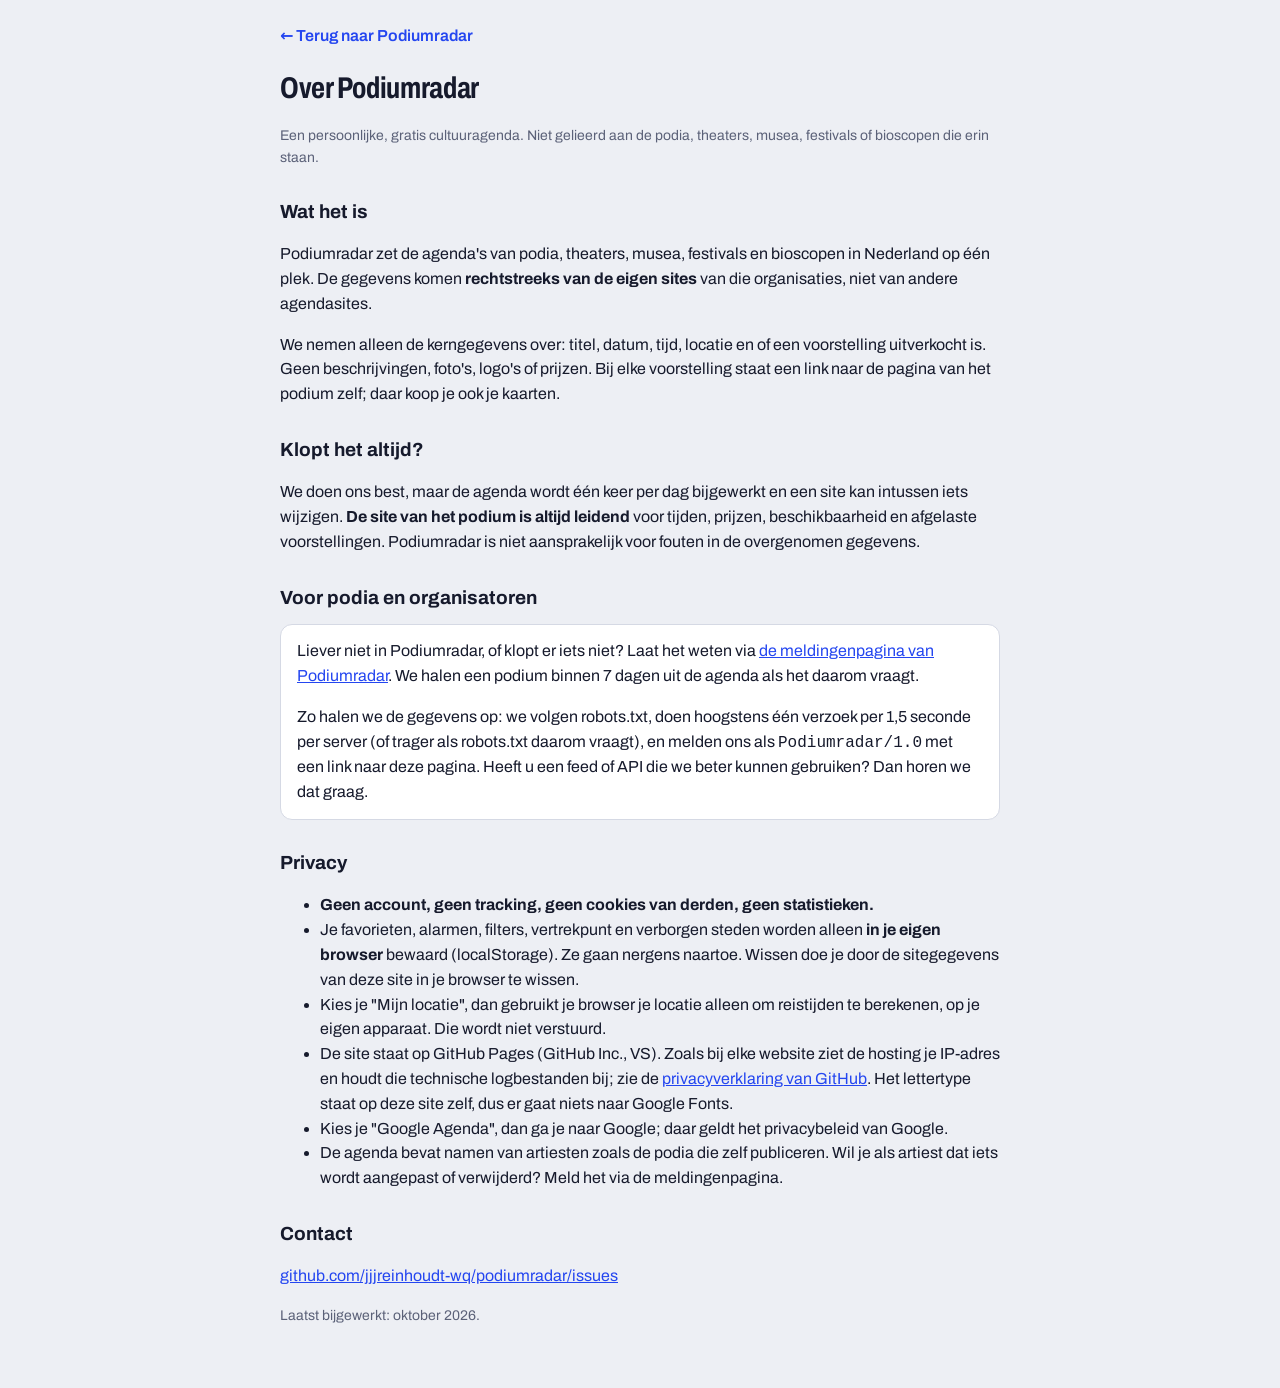
==== podiumradar/site/over.html @ 553b27c6 "Over-pagina (privacy, disclaimer, opt-out voor podia), contact in User-Agent; Paard via voorstelling" ====
<!DOCTYPE html>
<html lang="nl">
<head>
<meta charset="utf-8">
<meta name="viewport" content="width=device-width, initial-scale=1, viewport-fit=cover">
<meta http-equiv="Content-Security-Policy" content="default-src 'self'; style-src 'self' 'unsafe-inline'; font-src 'self'; img-src 'self' data:; object-src 'none'; base-uri 'self'; form-action 'none'">
<title>Over Podiumradar</title>
<link rel="icon" href="icon.svg" type="image/svg+xml">
<link rel="stylesheet" href="fonts.css">
<style>
:root{--paper:#EDEFF4;--card:#FFFFFF;--ink:#161A2C;--muted:#5B6178;--line:#D5D9E4;--acc:#2446F0;color-scheme:light;
  padding-top:env(safe-area-inset-top,0px);padding-bottom:env(safe-area-inset-bottom,0px)}
@media (prefers-color-scheme:dark){:root:not([data-theme="light"]){--paper:#10131F;--card:#1A1E2E;--ink:#EEF0F7;--muted:#9AA0B8;--line:#2C3147;--acc:#6F86FF;color-scheme:dark}}
:root[data-theme="dark"]{--paper:#10131F;--card:#1A1E2E;--ink:#EEF0F7;--muted:#9AA0B8;--line:#2C3147;--acc:#6F86FF;color-scheme:dark}
body{margin:0;background:var(--paper);color:var(--ink);font-family:"Archivo",system-ui,-apple-system,"Segoe UI",Roboto,sans-serif;line-height:1.55;font-size:16px}
main{max-width:720px;margin:0 auto;padding:24px 16px 48px}
h1{font-size:30px;font-variation-settings:"wdth" 75;letter-spacing:-.01em;margin:8px 0 4px}
h2{font-size:19px;margin:28px 0 6px}
p,li{color:var(--ink)} .s{color:var(--muted);font-size:14px}
a{color:var(--acc)} .back{display:inline-block;margin-bottom:8px;text-decoration:none;font-weight:600}
.card{background:var(--card);border:1px solid var(--line);border-radius:12px;padding:14px 16px;margin:12px 0}
</style>
</head>
<body>
<main>
<a class="back" href="./">← Terug naar Podiumradar</a>
<h1>Over Podiumradar</h1>
<p class="s">Een persoonlijke, gratis cultuuragenda. Niet gelieerd aan de podia, theaters, musea, festivals of bioscopen die erin staan.</p>

<h2>Wat het is</h2>
<p>Podiumradar zet de agenda's van podia, theaters, musea, festivals en bioscopen in Nederland op één plek. De gegevens komen <strong>rechtstreeks van de eigen sites</strong> van die organisaties, niet van andere agendasites.</p>
<p>We nemen alleen de kerngegevens over: titel, datum, tijd, locatie en of een voorstelling uitverkocht is. Geen beschrijvingen, foto's, logo's of prijzen. Bij elke voorstelling staat een link naar de pagina van het podium zelf; daar koop je ook je kaarten.</p>

<h2>Klopt het altijd?</h2>
<p>We doen ons best, maar de agenda wordt één keer per dag bijgewerkt en een site kan intussen iets wijzigen. <strong>De site van het podium is altijd leidend</strong> voor tijden, prijzen, beschikbaarheid en afgelaste voorstellingen. Podiumradar is niet aansprakelijk voor fouten in de overgenomen gegevens.</p>

<h2>Voor podia en organisatoren</h2>
<div class="card">
<p style="margin-top:0">Liever niet in Podiumradar, of klopt er iets niet? Laat het weten via <a href="https://github.com/jjjreinhoudt-wq/podiumradar/issues" rel="noopener noreferrer">de meldingenpagina van Podiumradar</a>. We halen een podium binnen 7 dagen uit de agenda als het daarom vraagt.</p>
<p style="margin-bottom:0">Zo halen we de gegevens op: we volgen robots.txt, doen hoogstens één verzoek per 1,5 seconde per server (of trager als robots.txt daarom vraagt), en melden ons als <code>Podiumradar/1.0</code> met een link naar deze pagina. Heeft u een feed of API die we beter kunnen gebruiken? Dan horen we dat graag.</p>
</div>

<h2>Privacy</h2>
<ul>
<li><strong>Geen account, geen tracking, geen cookies van derden, geen statistieken.</strong></li>
<li>Je favorieten, alarmen, filters, vertrekpunt en verborgen steden worden alleen <strong>in je eigen browser</strong> bewaard (localStorage). Ze gaan nergens naartoe. Wissen doe je door de sitegegevens van deze site in je browser te wissen.</li>
<li>Kies je "Mijn locatie", dan gebruikt je browser je locatie alleen om reistijden te berekenen, op je eigen apparaat. Die wordt niet verstuurd.</li>
<li>De site staat op GitHub Pages (GitHub Inc., VS). Zoals bij elke website ziet de hosting je IP-adres en houdt die technische logbestanden bij; zie de <a href="https://docs.github.com/en/site-policy/privacy-policies/github-general-privacy-statement" rel="noopener noreferrer">privacyverklaring van GitHub</a>. Het lettertype staat op deze site zelf, dus er gaat niets naar Google Fonts.</li>
<li>Kies je "Google Agenda", dan ga je naar Google; daar geldt het privacybeleid van Google.</li>
<li>De agenda bevat namen van artiesten zoals de podia die zelf publiceren. Wil je als artiest dat iets wordt aangepast of verwijderd? Meld het via de meldingenpagina.</li>
</ul>

<h2>Contact</h2>
<p><a href="https://github.com/jjjreinhoudt-wq/podiumradar/issues" rel="noopener noreferrer">github.com/jjjreinhoudt-wq/podiumradar/issues</a></p>
<p class="s">Laatst bijgewerkt: oktober 2026.</p>
</main>
</body>
</html>
---- podiumradar/site/fonts.css ----
/* Archivo (SIL Open Font License), lokaal gehost: geen verzoek naar Google bij elk bezoek */
@font-face {
  font-family: 'Archivo';
  font-style: normal;
  font-weight: 400 800;
  font-stretch: 62% 125%;
  font-display: swap;
  src: url(fonts/archivo-latin-ext.woff2) format('woff2');
  unicode-range: U+0100-02BA, U+02BD-02C5, U+02C7-02CC, U+02CE-02D7, U+02DD-02FF, U+0304, U+0308, U+0329, U+1D00-1DBF, U+1E00-1E9F, U+1EF2-1EFF, U+2020, U+20A0-20AB, U+20AD-20C0, U+2113, U+2C60-2C7F, U+A720-A7FF;
}
@font-face {
  font-family: 'Archivo';
  font-style: normal;
  font-weight: 400 800;
  font-stretch: 62% 125%;
  font-display: swap;
  src: url(fonts/archivo-latin.woff2) format('woff2');
  unicode-range: U+0000-00FF, U+0131, U+0152-0153, U+02BB-02BC, U+02C6, U+02DA, U+02DC, U+0304, U+0308, U+0329, U+2000-206F, U+20AC, U+2122, U+2191, U+2193, U+2212, U+2215, U+FEFF, U+FFFD;
}
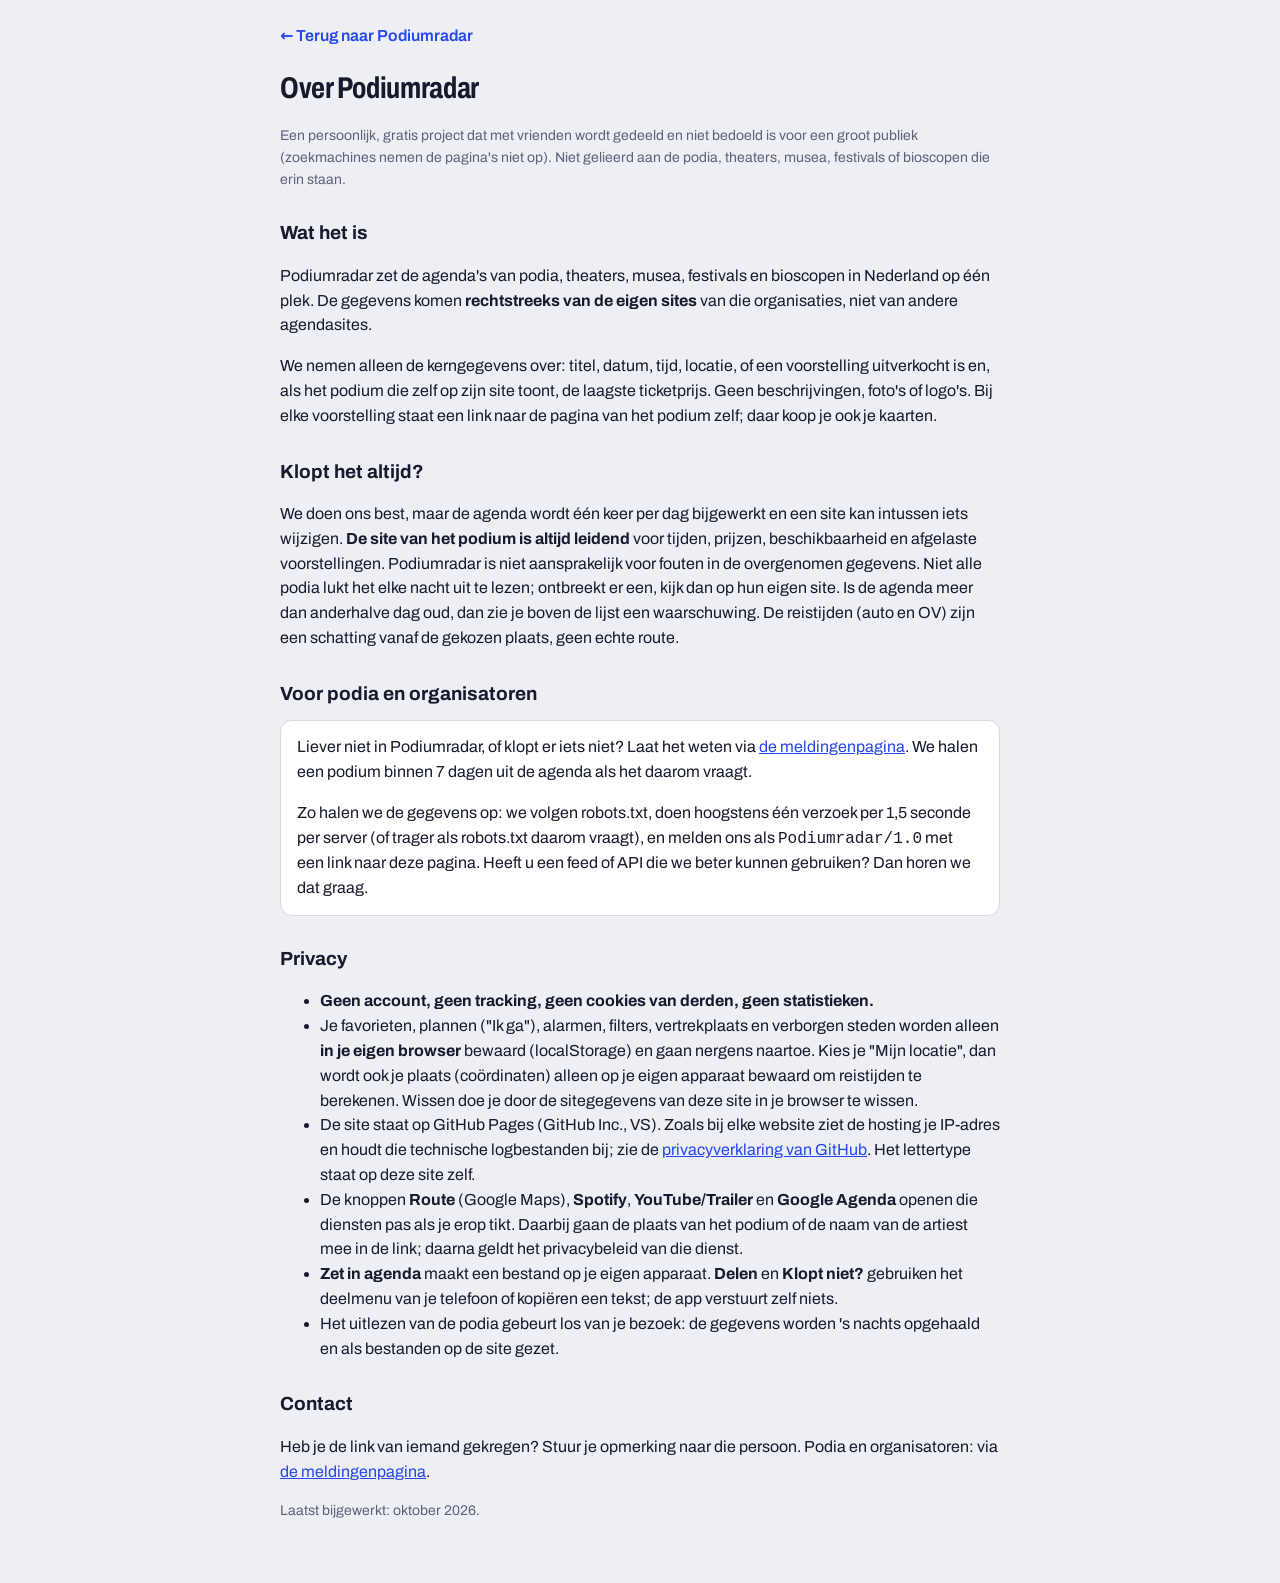
==== commit d543be26: "App en pipeline robuuster, privé en niet herleidbaar; Volglijst via GitHub weg App - kapotte rijen o" ====
--- a/podiumradar/site/over.html
+++ b/podiumradar/site/over.html
@@ -3,6 +3,7 @@
 <head>
 <meta charset="utf-8">
 <meta name="viewport" content="width=device-width, initial-scale=1, viewport-fit=cover">
+<meta name="robots" content="noindex, nofollow">
 <meta http-equiv="Content-Security-Policy" content="default-src 'self'; style-src 'self' 'unsafe-inline'; font-src 'self'; img-src 'self' data:; object-src 'none'; base-uri 'self'; form-action 'none'">
 <title>Over Podiumradar</title>
 <link rel="icon" href="icon.svg" type="image/svg+xml">
@@ -25,33 +26,33 @@
 <main>
 <a class="back" href="./">← Terug naar Podiumradar</a>
 <h1>Over Podiumradar</h1>
-<p class="s">Een persoonlijke, gratis cultuuragenda. Niet gelieerd aan de podia, theaters, musea, festivals of bioscopen die erin staan.</p>
+<p class="s">Een persoonlijk, gratis project dat met vrienden wordt gedeeld en niet bedoeld is voor een groot publiek (zoekmachines nemen de pagina's niet op). Niet gelieerd aan de podia, theaters, musea, festivals of bioscopen die erin staan.</p>
 
 <h2>Wat het is</h2>
 <p>Podiumradar zet de agenda's van podia, theaters, musea, festivals en bioscopen in Nederland op één plek. De gegevens komen <strong>rechtstreeks van de eigen sites</strong> van die organisaties, niet van andere agendasites.</p>
-<p>We nemen alleen de kerngegevens over: titel, datum, tijd, locatie en of een voorstelling uitverkocht is. Geen beschrijvingen, foto's, logo's of prijzen. Bij elke voorstelling staat een link naar de pagina van het podium zelf; daar koop je ook je kaarten.</p>
+<p>We nemen alleen de kerngegevens over: titel, datum, tijd, locatie, of een voorstelling uitverkocht is en, als het podium die zelf op zijn site toont, de laagste ticketprijs. Geen beschrijvingen, foto's of logo's. Bij elke voorstelling staat een link naar de pagina van het podium zelf; daar koop je ook je kaarten.</p>
 
 <h2>Klopt het altijd?</h2>
-<p>We doen ons best, maar de agenda wordt één keer per dag bijgewerkt en een site kan intussen iets wijzigen. <strong>De site van het podium is altijd leidend</strong> voor tijden, prijzen, beschikbaarheid en afgelaste voorstellingen. Podiumradar is niet aansprakelijk voor fouten in de overgenomen gegevens.</p>
+<p>We doen ons best, maar de agenda wordt één keer per dag bijgewerkt en een site kan intussen iets wijzigen. <strong>De site van het podium is altijd leidend</strong> voor tijden, prijzen, beschikbaarheid en afgelaste voorstellingen. Podiumradar is niet aansprakelijk voor fouten in de overgenomen gegevens. Niet alle podia lukt het elke nacht uit te lezen; ontbreekt er een, kijk dan op hun eigen site. Is de agenda meer dan anderhalve dag oud, dan zie je boven de lijst een waarschuwing. De reistijden (auto en OV) zijn een schatting vanaf de gekozen plaats, geen echte route.</p>
 
 <h2>Voor podia en organisatoren</h2>
 <div class="card">
-<p style="margin-top:0">Liever niet in Podiumradar, of klopt er iets niet? Laat het weten via <a href="https://github.com/jjjreinhoudt-wq/podiumradar/issues" rel="noopener noreferrer">de meldingenpagina van Podiumradar</a>. We halen een podium binnen 7 dagen uit de agenda als het daarom vraagt.</p>
+<p style="margin-top:0">Liever niet in Podiumradar, of klopt er iets niet? Laat het weten via <a href="https://github.com/jjjreinhoudt-wq/agenda-nefmp54/issues" rel="noopener noreferrer">de meldingenpagina</a>. We halen een podium binnen 7 dagen uit de agenda als het daarom vraagt.</p>
 <p style="margin-bottom:0">Zo halen we de gegevens op: we volgen robots.txt, doen hoogstens één verzoek per 1,5 seconde per server (of trager als robots.txt daarom vraagt), en melden ons als <code>Podiumradar/1.0</code> met een link naar deze pagina. Heeft u een feed of API die we beter kunnen gebruiken? Dan horen we dat graag.</p>
 </div>
 
 <h2>Privacy</h2>
 <ul>
 <li><strong>Geen account, geen tracking, geen cookies van derden, geen statistieken.</strong></li>
-<li>Je favorieten, alarmen, filters, vertrekpunt en verborgen steden worden alleen <strong>in je eigen browser</strong> bewaard (localStorage). Ze gaan nergens naartoe. Wissen doe je door de sitegegevens van deze site in je browser te wissen.</li>
-<li>Kies je "Mijn locatie", dan gebruikt je browser je locatie alleen om reistijden te berekenen, op je eigen apparaat. Die wordt niet verstuurd.</li>
-<li>De site staat op GitHub Pages (GitHub Inc., VS). Zoals bij elke website ziet de hosting je IP-adres en houdt die technische logbestanden bij; zie de <a href="https://docs.github.com/en/site-policy/privacy-policies/github-general-privacy-statement" rel="noopener noreferrer">privacyverklaring van GitHub</a>. Het lettertype staat op deze site zelf, dus er gaat niets naar Google Fonts.</li>
-<li>Kies je "Google Agenda", dan ga je naar Google; daar geldt het privacybeleid van Google.</li>
-<li>De agenda bevat namen van artiesten zoals de podia die zelf publiceren. Wil je als artiest dat iets wordt aangepast of verwijderd? Meld het via de meldingenpagina.</li>
+<li>Je favorieten, plannen ("Ik ga"), alarmen, filters, vertrekplaats en verborgen steden worden alleen <strong>in je eigen browser</strong> bewaard (localStorage) en gaan nergens naartoe. Kies je "Mijn locatie", dan wordt ook je plaats (coördinaten) alleen op je eigen apparaat bewaard om reistijden te berekenen. Wissen doe je door de sitegegevens van deze site in je browser te wissen.</li>
+<li>De site staat op GitHub Pages (GitHub Inc., VS). Zoals bij elke website ziet de hosting je IP-adres en houdt die technische logbestanden bij; zie de <a href="https://docs.github.com/en/site-policy/privacy-policies/github-general-privacy-statement" rel="noopener noreferrer">privacyverklaring van GitHub</a>. Het lettertype staat op deze site zelf.</li>
+<li>De knoppen <strong>Route</strong> (Google Maps), <strong>Spotify</strong>, <strong>YouTube/Trailer</strong> en <strong>Google Agenda</strong> openen die diensten pas als je erop tikt. Daarbij gaan de plaats van het podium of de naam van de artiest mee in de link; daarna geldt het privacybeleid van die dienst.</li>
+<li><strong>Zet in agenda</strong> maakt een bestand op je eigen apparaat. <strong>Delen</strong> en <strong>Klopt niet?</strong> gebruiken het deelmenu van je telefoon of kopiëren een tekst; de app verstuurt zelf niets.</li>
+<li>Het uitlezen van de podia gebeurt los van je bezoek: de gegevens worden 's nachts opgehaald en als bestanden op de site gezet.</li>
 </ul>
 
 <h2>Contact</h2>
-<p><a href="https://github.com/jjjreinhoudt-wq/podiumradar/issues" rel="noopener noreferrer">github.com/jjjreinhoudt-wq/podiumradar/issues</a></p>
+<p>Heb je de link van iemand gekregen? Stuur je opmerking naar die persoon. Podia en organisatoren: via <a href="https://github.com/jjjreinhoudt-wq/agenda-nefmp54/issues" rel="noopener noreferrer">de meldingenpagina</a>.</p>
 <p class="s">Laatst bijgewerkt: oktober 2026.</p>
 </main>
 </body>
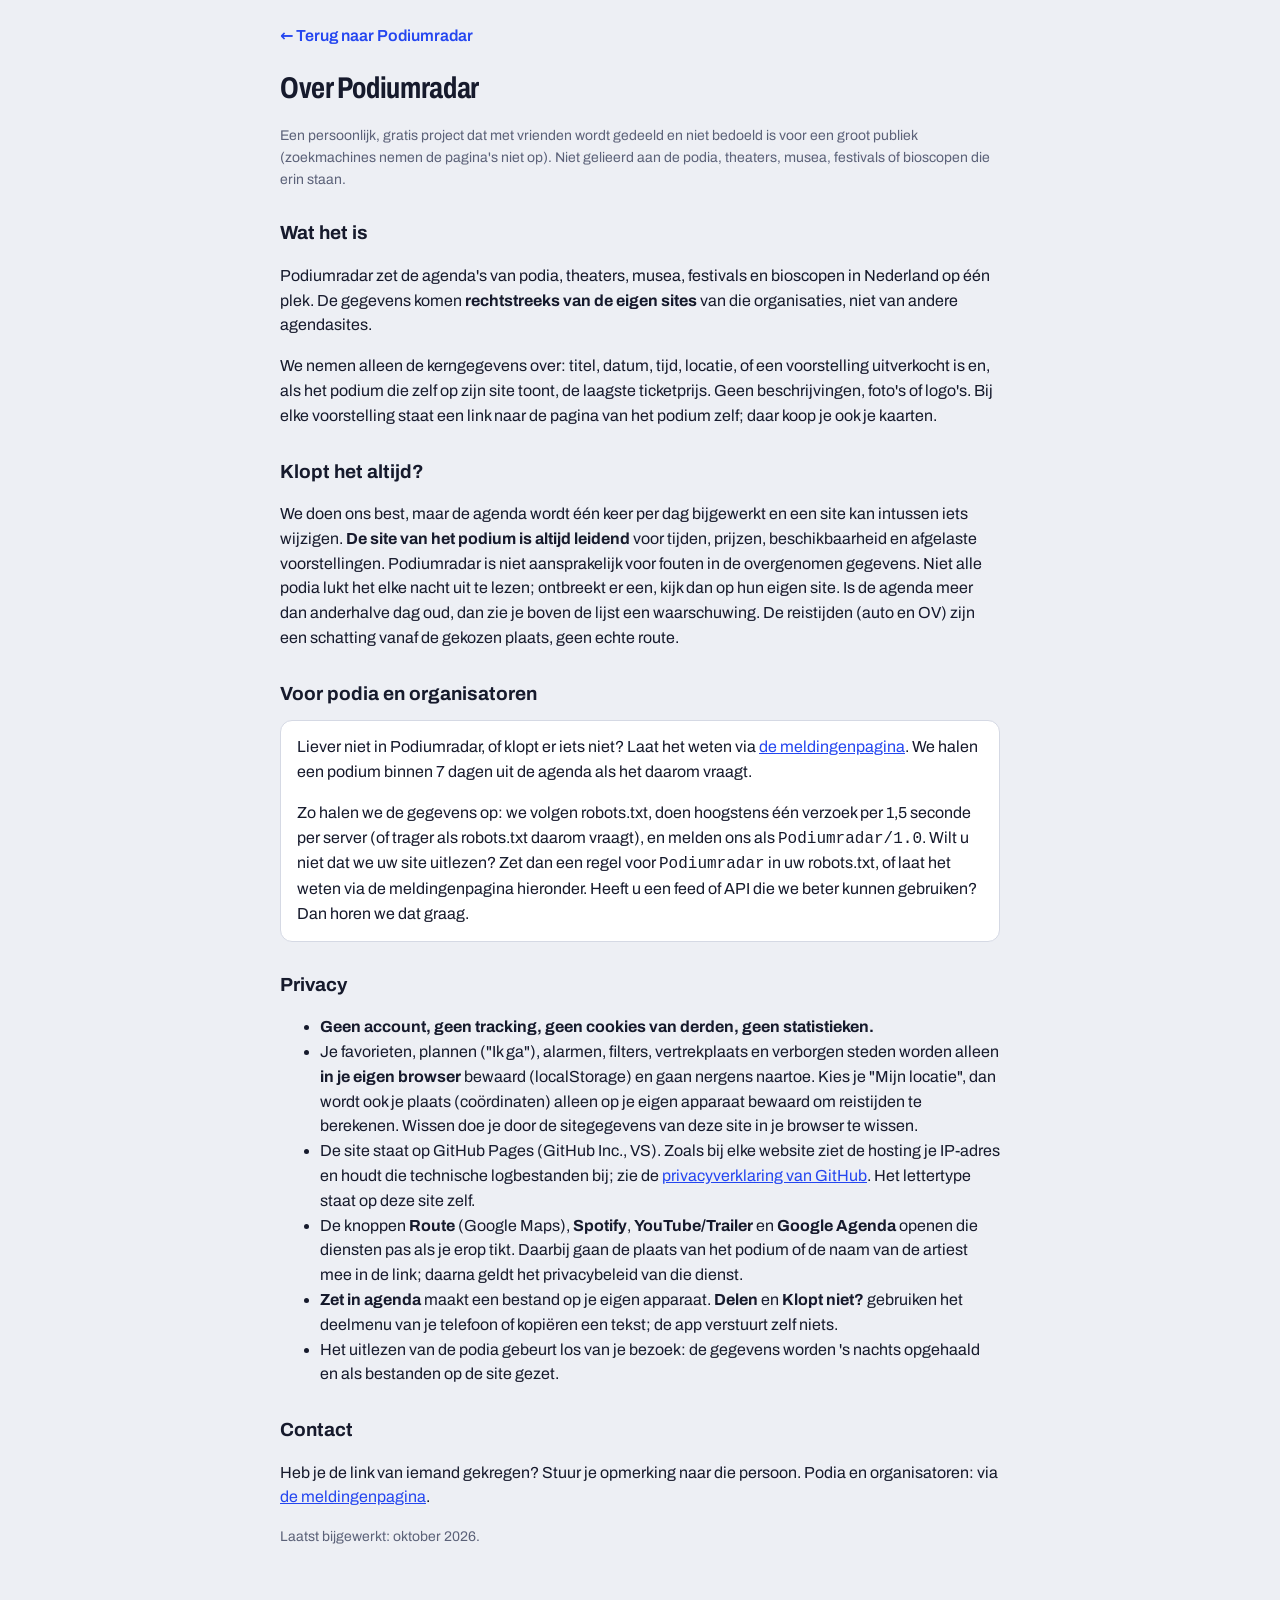
==== commit c50be01f: "Controleronde verwerkt: nieuw-sinds-bezoek werkt weer, foutmeldingen bij kapotte data, offline na ee" ====
--- a/podiumradar/site/over.html
+++ b/podiumradar/site/over.html
@@ -38,7 +38,7 @@
 <h2>Voor podia en organisatoren</h2>
 <div class="card">
 <p style="margin-top:0">Liever niet in Podiumradar, of klopt er iets niet? Laat het weten via <a href="https://github.com/jjjreinhoudt-wq/agenda-nefmp54/issues" rel="noopener noreferrer">de meldingenpagina</a>. We halen een podium binnen 7 dagen uit de agenda als het daarom vraagt.</p>
-<p style="margin-bottom:0">Zo halen we de gegevens op: we volgen robots.txt, doen hoogstens één verzoek per 1,5 seconde per server (of trager als robots.txt daarom vraagt), en melden ons als <code>Podiumradar/1.0</code> met een link naar deze pagina. Heeft u een feed of API die we beter kunnen gebruiken? Dan horen we dat graag.</p>
+<p style="margin-bottom:0">Zo halen we de gegevens op: we volgen robots.txt, doen hoogstens één verzoek per 1,5 seconde per server (of trager als robots.txt daarom vraagt), en melden ons als <code>Podiumradar/1.0</code>. Wilt u niet dat we uw site uitlezen? Zet dan een regel voor <code>Podiumradar</code> in uw robots.txt, of laat het weten via de meldingenpagina hieronder. Heeft u een feed of API die we beter kunnen gebruiken? Dan horen we dat graag.</p>
 </div>
 
 <h2>Privacy</h2>
